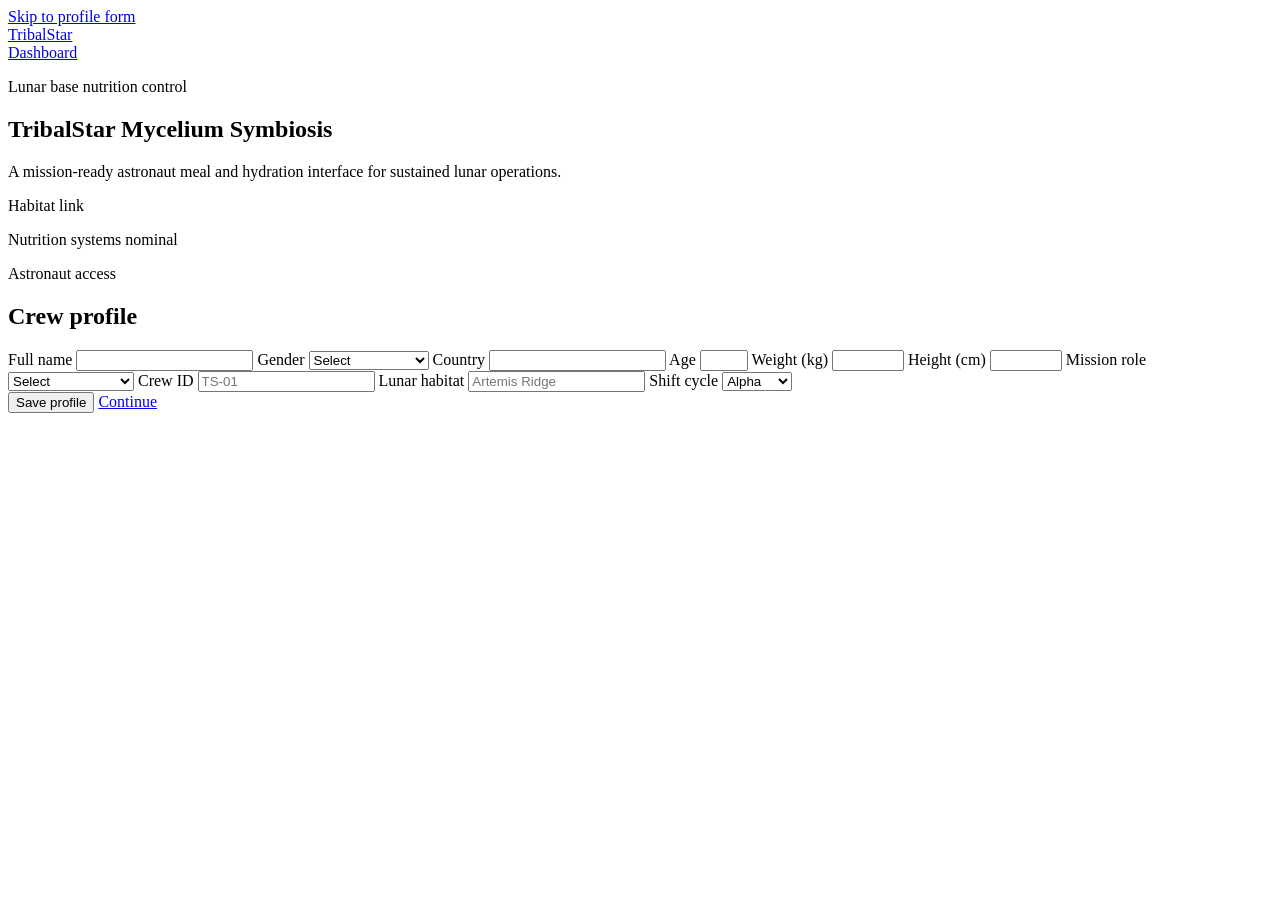
==== index.html @ 8c16178c "Create index.html" ====
<!doctype html>
<html lang="en">
<head>
  <meta charset="utf-8">
  <meta name="viewport" content="width=device-width, initial-scale=1">
  <title>TribalStar Mycelium Symbiosis</title>
  <meta name="description" content="Astronaut profile access for the TribalStar Mycelium Symbiosis lunar-base meal-control system.">
  <link rel="stylesheet" href="styles.css">
  <script src="script.js" defer></script>
</head>
<body data-page="profile">
  <a class="skip-link" href="#profile-form">Skip to profile form</a>

  <header class="site-header">
    <a class="brand-mark" href="index.html" aria-label="TribalStar Mycelium Symbiosis home">
      <span class="brand-symbol" aria-hidden="true"></span>
      <span>TribalStar</span>
    </a>
    <nav class="top-nav" aria-label="Primary navigation">
      <a href="food.html">Dashboard</a>
    </nav>
  </header>

  <main class="landing-shell">
    <section class="hero-grid" aria-labelledby="hero-title">
      <div class="hero-copy">
        <p class="eyebrow">Lunar base nutrition control</p>
        <h1 id="hero-title">TribalStar Mycelium Symbiosis</h1>
        <p class="hero-lede">A mission-ready astronaut meal and hydration interface for sustained lunar operations.</p>
      </div>

      <aside class="mission-status" aria-label="System status">
        <span class="status-light" aria-hidden="true"></span>
        <div>
          <p class="status-label">Habitat link</p>
          <p class="status-value">Nutrition systems nominal</p>
        </div>
      </aside>
    </section>

    <section class="panel profile-panel" aria-labelledby="profile-title">
      <div class="section-heading">
        <p class="eyebrow">Astronaut access</p>
        <h2 id="profile-title">Crew profile</h2>
      </div>

      <form id="profile-form" class="profile-form">
        <div class="form-grid">
          <label>
            <span>Full name</span>
            <input name="fullName" type="text" autocomplete="name" required>
          </label>

          <label>
            <span>Gender</span>
            <select name="gender" required>
              <option value="">Select</option>
              <option>Female</option>
              <option>Male</option>
              <option>Non-binary</option>
              <option>Prefer not to say</option>
            </select>
          </label>

          <label>
            <span>Country</span>
            <input name="country" type="text" autocomplete="country-name" required>
          </label>

          <label>
            <span>Age</span>
            <input name="age" type="number" min="16" max="90" inputmode="numeric" required>
          </label>

          <label>
            <span>Weight (kg)</span>
            <input name="weight" type="number" min="30" max="180" step="0.1" inputmode="decimal" required>
          </label>

          <label>
            <span>Height (cm)</span>
            <input name="height" type="number" min="120" max="230" step="0.1" inputmode="decimal" required>
          </label>

          <label>
            <span>Mission role</span>
            <select name="missionRole" required>
              <option value="">Select</option>
              <option>Commander</option>
              <option>Pilot</option>
              <option>Mission specialist</option>
              <option>Flight engineer</option>
              <option>Medical officer</option>
              <option>Botany specialist</option>
            </select>
          </label>

          <label>
            <span>Crew ID</span>
            <input name="crewId" type="text" autocomplete="off" placeholder="TS-01">
          </label>

          <label>
            <span>Lunar habitat</span>
            <input name="habitat" type="text" autocomplete="off" placeholder="Artemis Ridge">
          </label>

          <label>
            <span>Shift cycle</span>
            <select name="shiftCycle">
              <option>Alpha</option>
              <option>Beta</option>
              <option>Gamma</option>
              <option>Delta</option>
            </select>
          </label>
        </div>

        <div class="form-actions">
          <button class="button primary" type="submit">Save profile</button>
          <a class="button secondary" href="food.html" id="continue-link">Continue</a>
        </div>
      </form>

      <p class="saved-state" id="saved-profile-note" hidden>Saved profile ready for dashboard access.</p>
    </section>
  </main>
</body>
</html>
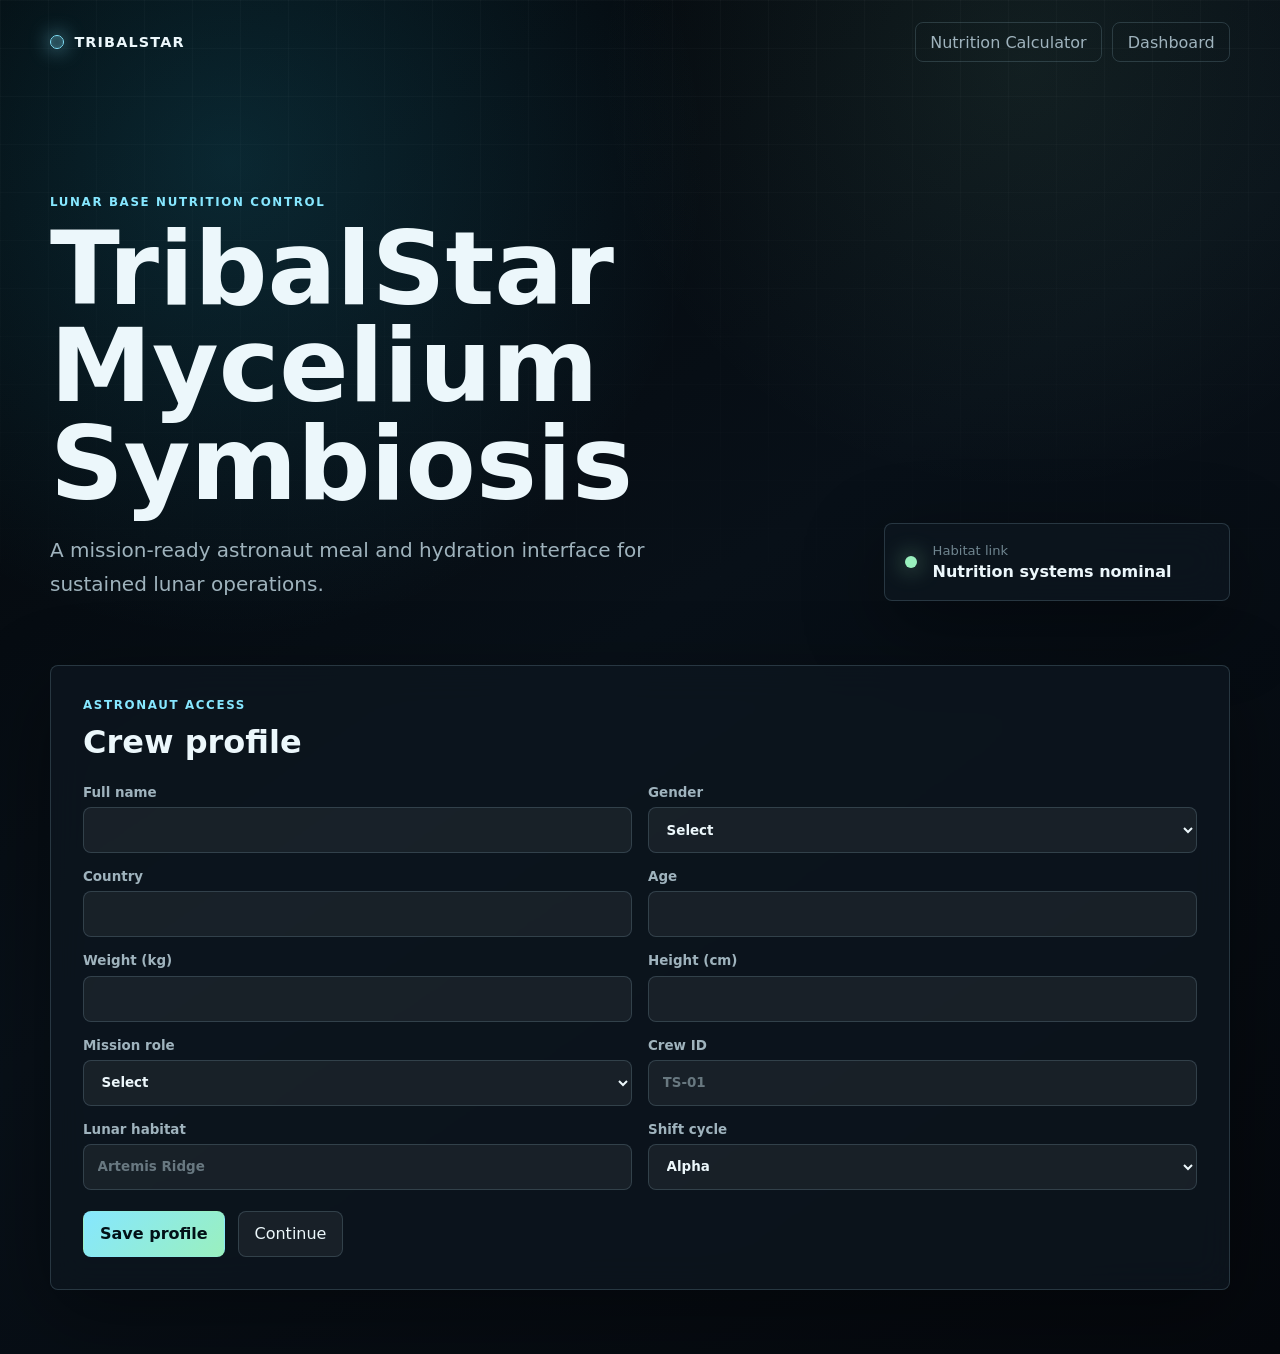
==== commit 2534cf7b: "Add astronaut nutrition calculator system with NASA formulas and meal matching engine" ====
--- a/index.html
+++ b/index.html
@@ -17,6 +17,7 @@
       <span>TribalStar</span>
     </a>
     <nav class="top-nav" aria-label="Primary navigation">
+      <a href="nutrition-calculator.html">Nutrition Calculator</a>
       <a href="food.html">Dashboard</a>
     </nav>
   </header>
--- a/styles.css
+++ b/styles.css
@@ -0,0 +1,988 @@
+:root {
+  color-scheme: dark;
+  --bg: #05090d;
+  --bg-soft: #0a1118;
+  --panel: rgba(13, 23, 31, 0.78);
+  --panel-strong: rgba(17, 29, 39, 0.92);
+  --line: rgba(169, 213, 232, 0.18);
+  --line-bright: rgba(145, 232, 255, 0.34);
+  --text: #ecf7fb;
+  --muted: #9fb3bd;
+  --subtle: #6f858f;
+  --cyan: #86e7ff;
+  --cyan-strong: #28c8ef;
+  --green: #9af0be;
+  --amber: #f6c06a;
+  --danger: #ff8a8a;
+  --shadow: 0 24px 80px rgba(0, 0, 0, 0.38);
+  --radius: 8px;
+  --font: Inter, ui-sans-serif, system-ui, -apple-system, BlinkMacSystemFont, "Segoe UI", sans-serif;
+}
+
+* {
+  box-sizing: border-box;
+}
+
+html {
+  scroll-behavior: smooth;
+}
+
+body {
+  min-height: 100vh;
+  margin: 0;
+  font-family: var(--font);
+  color: var(--text);
+  background:
+    radial-gradient(circle at 18% 12%, rgba(40, 200, 239, 0.16), transparent 30%),
+    radial-gradient(circle at 80% 5%, rgba(154, 240, 190, 0.08), transparent 26%),
+    linear-gradient(145deg, #030609 0%, #081018 48%, #05080d 100%);
+}
+
+body::before {
+  position: fixed;
+  inset: 0;
+  z-index: -1;
+  content: "";
+  background-image:
+    linear-gradient(rgba(255, 255, 255, 0.035) 1px, transparent 1px),
+    linear-gradient(90deg, rgba(255, 255, 255, 0.035) 1px, transparent 1px);
+  background-size: 48px 48px;
+  mask-image: linear-gradient(to bottom, rgba(0, 0, 0, 0.7), transparent 82%);
+}
+
+a {
+  color: inherit;
+  text-decoration: none;
+}
+
+button,
+input,
+select {
+  font: inherit;
+}
+
+.skip-link {
+  position: absolute;
+  left: 1rem;
+  top: -4rem;
+  z-index: 10;
+  padding: 0.7rem 1rem;
+  color: #021017;
+  background: var(--cyan);
+  border-radius: var(--radius);
+  transition: top 180ms ease;
+}
+
+.skip-link:focus {
+  top: 1rem;
+}
+
+.site-header {
+  display: flex;
+  align-items: center;
+  justify-content: space-between;
+  width: min(1180px, calc(100% - 32px));
+  margin: 0 auto;
+  padding: 22px 0;
+}
+
+.brand-mark,
+.top-nav {
+  display: flex;
+  align-items: center;
+  gap: 0.65rem;
+}
+
+.brand-mark {
+  color: var(--text);
+  font-size: 0.9rem;
+  font-weight: 700;
+  letter-spacing: 0.08em;
+  text-transform: uppercase;
+}
+
+.brand-symbol {
+  width: 14px;
+  height: 14px;
+  border: 1px solid var(--cyan);
+  border-radius: 50%;
+  box-shadow: 0 0 20px rgba(134, 231, 255, 0.75), inset 0 0 12px rgba(134, 231, 255, 0.45);
+}
+
+.top-nav a {
+  min-height: 38px;
+  padding: 0.6rem 0.9rem;
+  color: var(--muted);
+  border: 1px solid var(--line);
+  border-radius: var(--radius);
+  transition: border-color 180ms ease, color 180ms ease, background 180ms ease;
+}
+
+.top-nav a:hover,
+.top-nav a:focus-visible {
+  color: var(--text);
+  background: rgba(134, 231, 255, 0.08);
+  border-color: var(--line-bright);
+}
+
+.landing-shell,
+.dashboard-shell {
+  width: min(1180px, calc(100% - 32px));
+  margin: 0 auto;
+}
+
+.landing-shell {
+  padding: 34px 0 64px;
+}
+
+.hero-grid {
+  display: grid;
+  grid-template-columns: minmax(0, 1.4fr) minmax(280px, 0.6fr);
+  gap: 28px;
+  align-items: end;
+  min-height: 42vh;
+  padding: clamp(2rem, 6vw, 5rem) 0 2rem;
+}
+
+.hero-copy h1 {
+  max-width: 820px;
+  margin: 0;
+  font-size: clamp(2.8rem, 8vw, 6.7rem);
+  line-height: 0.95;
+  letter-spacing: 0;
+}
+
+.hero-lede {
+  max-width: 680px;
+  margin: 1.3rem 0 0;
+  color: var(--muted);
+  font-size: clamp(1rem, 2vw, 1.25rem);
+  line-height: 1.7;
+}
+
+.eyebrow {
+  margin: 0 0 0.7rem;
+  color: var(--cyan);
+  font-size: 0.74rem;
+  font-weight: 700;
+  letter-spacing: 0.14em;
+  text-transform: uppercase;
+}
+
+.mission-status,
+.panel {
+  border: 1px solid var(--line);
+  border-radius: var(--radius);
+  background: var(--panel);
+  box-shadow: var(--shadow);
+  backdrop-filter: blur(18px);
+}
+
+.mission-status {
+  display: flex;
+  gap: 1rem;
+  align-items: center;
+  padding: 1.2rem;
+}
+
+.status-light {
+  flex: 0 0 auto;
+  width: 12px;
+  height: 12px;
+  border-radius: 50%;
+  background: var(--green);
+  box-shadow: 0 0 22px rgba(154, 240, 190, 0.72);
+}
+
+.status-label,
+.status-value,
+.microcopy {
+  margin: 0;
+}
+
+.status-label,
+.microcopy {
+  color: var(--subtle);
+  font-size: 0.82rem;
+}
+
+.status-value {
+  margin-top: 0.2rem;
+  color: var(--text);
+  font-weight: 700;
+}
+
+.panel {
+  padding: clamp(1.2rem, 3vw, 2rem);
+  margin-top: 2rem;
+}
+
+.section-heading h1,
+.section-heading h2,
+.schedule-heading h2 {
+  margin: 0;
+  font-size: clamp(1.45rem, 3vw, 2rem);
+  letter-spacing: 0;
+}
+
+.profile-form {
+  margin-top: 1.5rem;
+}
+
+.form-grid {
+  display: grid;
+  grid-template-columns: repeat(2, minmax(0, 1fr));
+  gap: 1rem;
+}
+
+.form-section {
+  margin-bottom: 2rem;
+  border: none;
+  padding: 0;
+}
+
+.form-section legend {
+  font-size: 0.9rem;
+  font-weight: 700;
+  color: var(--cyan);
+  margin-bottom: 1rem;
+  text-transform: uppercase;
+  letter-spacing: 0.08em;
+}
+
+label {
+  display: grid;
+  gap: 0.45rem;
+  color: var(--muted);
+  font-size: 0.84rem;
+  font-weight: 700;
+}
+
+label.full-width {
+  grid-column: 1 / -1;
+}
+
+label.checkbox-label {
+  display: flex;
+  align-items: center;
+  gap: 0.6rem;
+  font-size: 0.9rem;
+  cursor: pointer;
+}
+
+label.checkbox-label input {
+  width: auto;
+  min-height: 0;
+  cursor: pointer;
+}
+
+.checkbox-grid {
+  display: grid;
+  grid-template-columns: repeat(auto-fit, minmax(150px, 1fr));
+  gap: 1rem;
+  margin-bottom: 1.5rem;
+}
+
+input,
+select {
+  min-height: 46px;
+  width: 100%;
+  color: var(--text);
+  background: rgba(255, 255, 255, 0.055);
+  border: 1px solid var(--line);
+  border-radius: var(--radius);
+  outline: none;
+  padding: 0.75rem 0.85rem;
+  transition: border-color 180ms ease, box-shadow 180ms ease, background 180ms ease;
+}
+
+select {
+  color: var(--text);
+}
+
+option {
+  color: #061017;
+}
+
+input:focus,
+select:focus {
+  background: rgba(255, 255, 255, 0.075);
+  border-color: var(--cyan);
+  box-shadow: 0 0 0 3px rgba(134, 231, 255, 0.12);
+}
+
+::placeholder {
+  color: rgba(159, 179, 189, 0.6);
+}
+
+.form-actions,
+.hydration-form,
+.results-actions {
+  display: flex;
+  flex-wrap: wrap;
+  gap: 0.8rem;
+  align-items: end;
+  margin-top: 1.3rem;
+}
+
+.results-actions {
+  margin-top: 2rem;
+  padding-top: 2rem;
+  border-top: 1px solid var(--line);
+}
+
+.button {
+  display: inline-flex;
+  align-items: center;
+  justify-content: center;
+  min-height: 46px;
+  padding: 0.78rem 1rem;
+  color: var(--text);
+  border: 1px solid transparent;
+  border-radius: var(--radius);
+  cursor: pointer;
+  transition: transform 180ms ease, border-color 180ms ease, background 180ms ease;
+}
+
+.button:hover,
+.button:focus-visible {
+  transform: translateY(-1px);
+}
+
+.button.primary {
+  color: #021017;
+  background: linear-gradient(135deg, var(--cyan), var(--green));
+  font-weight: 800;
+}
+
+.button.secondary {
+  color: var(--text);
+  background: rgba(255, 255, 255, 0.055);
+  border-color: var(--line);
+}
+
+.button.secondary:hover,
+.button.secondary:focus-visible {
+  border-color: var(--line-bright);
+}
+
+.saved-state {
+  margin: 1rem 0 0;
+  color: var(--green);
+  font-weight: 700;
+}
+
+/* Calculator Styles */
+.calculator-panel {
+  margin-top: 2rem;
+}
+
+.results-panel {
+  margin-top: 2rem;
+}
+
+.astronaut-summary {
+  margin-bottom: 2rem;
+}
+
+.summary-grid {
+  display: grid;
+  grid-template-columns: repeat(auto-fit, minmax(150px, 1fr));
+  gap: 1rem;
+}
+
+.summary-item {
+  padding: 1rem;
+  border: 1px solid var(--line);
+  border-radius: var(--radius);
+  background: rgba(255, 255, 255, 0.04);
+}
+
+.summary-item span {
+  display: block;
+  font-size: 0.72rem;
+  font-weight: 700;
+  color: var(--subtle);
+  text-transform: uppercase;
+  letter-spacing: 0.08em;
+  margin-bottom: 0.4rem;
+}
+
+.summary-item strong {
+  display: block;
+  font-size: 1rem;
+  color: var(--text);
+}
+
+.requirements-grid {
+  display: grid;
+  grid-template-columns: repeat(auto-fit, minmax(200px, 1fr));
+  gap: 1.2rem;
+  margin: 2rem 0;
+}
+
+.requirement-card {
+  padding: 1.5rem;
+  border: 1px solid var(--line);
+  border-radius: var(--radius);
+  background: rgba(255, 255, 255, 0.04);
+  text-align: center;
+  transition: border-color 180ms ease, background 180ms ease;
+}
+
+.requirement-card:hover {
+  border-color: var(--line-bright);
+  background: rgba(255, 255, 255, 0.06);
+}
+
+.requirement-card.energy-card {
+  border-color: var(--amber);
+  background: rgba(246, 192, 106, 0.08);
+}
+
+.requirement-card.water-card {
+  border-color: var(--cyan);
+  background: rgba(134, 231, 255, 0.08);
+}
+
+.requirement-card.fiber-card {
+  border-color: var(--green);
+  background: rgba(154, 240, 190, 0.08);
+}
+
+.requirement-card h3 {
+  margin: 0 0 0.8rem;
+  font-size: 0.9rem;
+  text-transform: uppercase;
+  letter-spacing: 0.08em;
+  color: var(--cyan);
+}
+
+.requirement-value {
+  font-size: 2.2rem;
+  font-weight: 800;
+  color: var(--text);
+  margin: 0.5rem 0;
+}
+
+.requirement-label {
+  margin: 0.4rem 0 0;
+  font-size: 0.75rem;
+  color: var(--subtle);
+  text-transform: uppercase;
+}
+
+.requirement-mini {
+  margin: 0.5rem 0 0;
+  font-size: 0.75rem;
+  color: var(--muted);
+}
+
+.calculation-note {
+  margin-top: 0.8rem;
+  padding-top: 0.8rem;
+  border-top: 1px solid rgba(169, 213, 232, 0.2);
+}
+
+.calculation-note small {
+  font-size: 0.7rem;
+  color: var(--subtle);
+  line-height: 1.4;
+}
+
+.macro-breakdown {
+  margin: 2rem 0;
+  padding: 1.5rem;
+  border: 1px solid var(--line);
+  border-radius: var(--radius);
+  background: rgba(255, 255, 255, 0.04);
+}
+
+.macro-breakdown h3 {
+  margin: 0 0 1.2rem;
+  font-size: 1.1rem;
+  font-weight: 700;
+}
+
+.macro-bars {
+  display: grid;
+  gap: 1.2rem;
+}
+
+.macro-bar-item {
+  display: grid;
+  grid-template-columns: 80px 1fr 60px;
+  gap: 1rem;
+  align-items: center;
+}
+
+.bar-label {
+  font-size: 0.85rem;
+  font-weight: 700;
+  color: var(--muted);
+}
+
+.bar-container {
+  height: 24px;
+  border-radius: 999px;
+  background: rgba(255, 255, 255, 0.06);
+  overflow: hidden;
+  border: 1px solid var(--line);
+}
+
+.bar-fill {
+  height: 100%;
+  transition: width 400ms ease;
+}
+
+.protein-bar {
+  background: linear-gradient(90deg, #ff8a8a, #ff6b6b);
+}
+
+.carbs-bar {
+  background: linear-gradient(90deg, #86e7ff, #28c8ef);
+}
+
+.fat-bar {
+  background: linear-gradient(90deg, #f6c06a, #e6a944);
+}
+
+.bar-value {
+  text-align: right;
+  font-size: 0.8rem;
+  font-weight: 700;
+  color: var(--text);
+}
+
+.micronutrient-section {
+  margin: 2rem 0;
+}
+
+.micronutrient-section h3 {
+  margin: 0 0 1rem;
+  font-size: 1.1rem;
+  font-weight: 700;
+}
+
+.micronutrient-grid {
+  display: grid;
+  grid-template-columns: repeat(auto-fit, minmax(160px, 1fr));
+  gap: 1rem;
+}
+
+.micronutrient-item {
+  padding: 1rem;
+  border: 1px solid var(--line);
+  border-radius: var(--radius);
+  background: rgba(255, 255, 255, 0.03);
+}
+
+.micro-label {
+  display: block;
+  font-size: 0.75rem;
+  color: var(--subtle);
+  text-transform: uppercase;
+  letter-spacing: 0.08em;
+  margin-bottom: 0.4rem;
+}
+
+.micro-value {
+  display: block;
+  font-size: 1.3rem;
+  font-weight: 700;
+  color: var(--text);
+}
+
+.alert {
+  padding: 1rem 1.2rem;
+  margin: 1rem 0;
+  border-radius: var(--radius);
+  border-left: 4px solid;
+}
+
+.alert-success {
+  background: rgba(154, 240, 190, 0.1);
+  border-left-color: var(--green);
+  color: var(--green);
+}
+
+.alert-warning {
+  background: rgba(246, 192, 106, 0.1);
+  border-left-color: var(--amber);
+  color: var(--amber);
+}
+
+.alert-critical {
+  background: rgba(255, 138, 138, 0.1);
+  border-left-color: var(--danger);
+  color: var(--danger);
+}
+
+.alert-info {
+  background: rgba(134, 231, 255, 0.1);
+  border-left-color: var(--cyan);
+  color: var(--cyan);
+}
+
+.dashboard-shell {
+  display: grid;
+  grid-template-columns: repeat(12, minmax(0, 1fr));
+  gap: 1rem;
+  padding: 28px 0 64px;
+}
+
+.profile-card {
+  grid-column: span 12;
+}
+
+.control-panel,
+.hydration-panel,
+.future-panel {
+  grid-column: span 6;
+}
+
+.profile-summary {
+  display: grid;
+  grid-template-columns: repeat(4, minmax(0, 1fr));
+  gap: 0.8rem;
+  margin-top: 1.2rem;
+}
+
+.profile-fact,
+.future-slot {
+  min-height: 72px;
+  padding: 0.9rem;
+  border: 1px solid rgba(169, 213, 232, 0.13);
+  border-radius: var(--radius);
+  background: rgba(255, 255, 255, 0.04);
+}
+
+.profile-fact span,
+.future-slot span {
+  display: block;
+  color: var(--subtle);
+  font-size: 0.72rem;
+  font-weight: 700;
+  letter-spacing: 0.08em;
+  text-transform: uppercase;
+}
+
+.profile-fact strong,
+.future-slot strong {
+  display: block;
+  margin-top: 0.35rem;
+  overflow-wrap: anywhere;
+  font-size: 1rem;
+}
+
+.mode-selector {
+  display: grid;
+  grid-template-columns: repeat(4, minmax(0, 1fr));
+  gap: 0.55rem;
+  margin: 1.2rem 0 0;
+  padding: 0;
+  border: 0;
+}
+
+.mode-selector label {
+  position: relative;
+  display: block;
+  min-width: 0;
+}
+
+.mode-selector input {
+  position: absolute;
+  opacity: 0;
+  pointer-events: none;
+}
+
+.mode-selector span {
+  display: flex;
+  align-items: center;
+  justify-content: center;
+  min-height: 44px;
+  padding: 0.7rem 0.55rem;
+  color: var(--muted);
+  border: 1px solid var(--line);
+  border-radius: var(--radius);
+  background: rgba(255, 255, 255, 0.04);
+  text-align: center;
+  transition: color 180ms ease, border-color 180ms ease, background 180ms ease, box-shadow 180ms ease;
+}
+
+.mode-selector input:checked + span {
+  color: #031016;
+  background: var(--cyan);
+  border-color: var(--cyan);
+  box-shadow: 0 0 24px rgba(134, 231, 255, 0.24);
+}
+
+.meter-stats {
+  display: flex;
+  justify-content: space-between;
+  gap: 1rem;
+  margin: 1.1rem 0 0.75rem;
+  color: var(--muted);
+}
+
+.meter-stats strong {
+  color: var(--text);
+}
+
+.water-bar {
+  position: relative;
+  height: 16px;
+  overflow: hidden;
+  border: 1px solid var(--line);
+  border-radius: 999px;
+  background: rgba(255, 255, 255, 0.06);
+}
+
+.water-fill {
+  position: absolute;
+  inset: 0 auto 0 0;
+  width: 0%;
+  border-radius: inherit;
+  background: linear-gradient(90deg, var(--cyan-strong), var(--green));
+  box-shadow: 0 0 18px rgba(134, 231, 255, 0.32);
+  transition: width 420ms ease;
+}
+
+.hydration-form {
+  align-items: end;
+}
+
+.hydration-form label {
+  min-width: min(100%, 240px);
+}
+
+.visual-reserve,
+.info-card-reserve {
+  min-height: 112px;
+  margin-top: 1rem;
+  border: 1px dashed rgba(145, 232, 255, 0.28);
+  border-radius: var(--radius);
+  background: linear-gradient(135deg, rgba(134, 231, 255, 0.055), rgba(154, 240, 190, 0.035));
+}
+
+.info-card-reserve {
+  min-height: 72px;
+}
+
+.schedule-section {
+  grid-column: span 12;
+  padding-top: 1rem;
+}
+
+.schedule-heading {
+  display: flex;
+  align-items: end;
+  justify-content: space-between;
+  gap: 1rem;
+  margin-bottom: 1rem;
+}
+
+.active-plan-title {
+  margin: 0;
+  color: var(--amber);
+  font-weight: 800;
+}
+
+.weekly-grid {
+  display: grid;
+  grid-template-columns: repeat(7, minmax(260px, 1fr));
+  gap: 1rem;
+  overflow-x: auto;
+  padding-bottom: 0.5rem;
+}
+
+.day-column {
+  min-width: 260px;
+  padding-top: 0.85rem;
+  border-top: 1px solid var(--line-bright);
+}
+
+.day-heading {
+  display: flex;
+  align-items: center;
+  justify-content: space-between;
+  gap: 0.7rem;
+  margin-bottom: 0.75rem;
+}
+
+.day-heading h3 {
+  margin: 0;
+  font-size: 1.02rem;
+}
+
+.total-pill {
+  color: #031016;
+  background: var(--amber);
+  border-radius: 999px;
+  padding: 0.28rem 0.55rem;
+  font-size: 0.74rem;
+  font-weight: 900;
+  white-space: nowrap;
+}
+
+.total-row {
+  display: grid;
+  grid-template-columns: repeat(3, 1fr);
+  gap: 0.35rem;
+  margin-bottom: 0.75rem;
+  color: var(--muted);
+  font-size: 0.76rem;
+}
+
+.meal-block {
+  margin-bottom: 0.65rem;
+  padding: 0.85rem;
+  border: 1px solid var(--line);
+  border-radius: var(--radius);
+  background: rgba(10, 17, 24, 0.82);
+  transition: border-color 180ms ease, transform 180ms ease, background 180ms ease;
+}
+
+.meal-block:hover {
+  transform: translateY(-1px);
+  border-color: var(--line-bright);
+  background: rgba(15, 27, 37, 0.92);
+}
+
+.meal-type {
+  margin: 0 0 0.3rem;
+  color: var(--cyan);
+  font-size: 0.72rem;
+  font-weight: 800;
+  letter-spacing: 0.08em;
+  text-transform: uppercase;
+}
+
+.meal-name {
+  margin: 0 0 0.75rem;
+  line-height: 1.35;
+  font-weight: 800;
+}
+
+.macro-grid {
+  display: grid;
+  grid-template-columns: repeat(2, minmax(0, 1fr));
+  gap: 0.35rem;
+}
+
+.macro {
+  min-height: 44px;
+  padding: 0.45rem;
+  border-radius: var(--radius);
+  background: rgba(255, 255, 255, 0.045);
+}
+
+.macro span {
+  display: block;
+  color: var(--subtle);
+  font-size: 0.68rem;
+  font-weight: 800;
+  text-transform: uppercase;
+}
+
+.macro strong {
+  display: block;
+  margin-top: 0.12rem;
+  font-size: 0.9rem;
+}
+
+.sr-only {
+  position: absolute;
+  width: 1px;
+  height: 1px;
+  overflow: hidden;
+  clip: rect(0, 0, 0, 0);
+  white-space: nowrap;
+}
+
+@media (max-width: 920px) {
+  .hero-grid,
+  .form-grid,
+  .summary-grid,
+  .requirements-grid {
+    grid-template-columns: 1fr;
+  }
+
+  .control-panel,
+  .hydration-panel,
+  .future-panel {
+    grid-column: span 12;
+  }
+
+  .profile-summary {
+    grid-template-columns: repeat(2, minmax(0, 1fr));
+  }
+
+  .mode-selector {
+    grid-template-columns: repeat(2, minmax(0, 1fr));
+  }
+}
+
+@media (max-width: 640px) {
+  .site-header,
+  .landing-shell,
+  .dashboard-shell {
+    width: min(100% - 24px, 1180px);
+  }
+
+  .site-header {
+    padding: 16px 0;
+  }
+
+  .hero-grid {
+    min-height: auto;
+    padding-top: 2rem;
+  }
+
+  .panel {
+    padding: 1rem;
+  }
+
+  .profile-summary,
+  .mode-selector,
+  .total-row,
+  .summary-grid,
+  .requirements-grid,
+  .micronutrient-grid {
+    grid-template-columns: 1fr;
+  }
+
+  .schedule-heading,
+  .meter-stats {
+    align-items: flex-start;
+    flex-direction: column;
+  }
+
+  .weekly-grid {
+    grid-template-columns: 1fr;
+    overflow: visible;
+  }
+
+  .day-column {
+    min-width: 0;
+  }
+
+  .button {
+    width: 100%;
+  }
+  
+  .macro-bar-item {
+    grid-template-columns: 1fr;
+  }
+}
+
+@media (prefers-reduced-motion: reduce) {
+  *,
+  *::before,
+  *::after {
+    scroll-behavior: auto !important;
+    transition-duration: 0.01ms !important;
+    animation-duration: 0.01ms !important;
+    animation-iteration-count: 1 !important;
+  }
+}
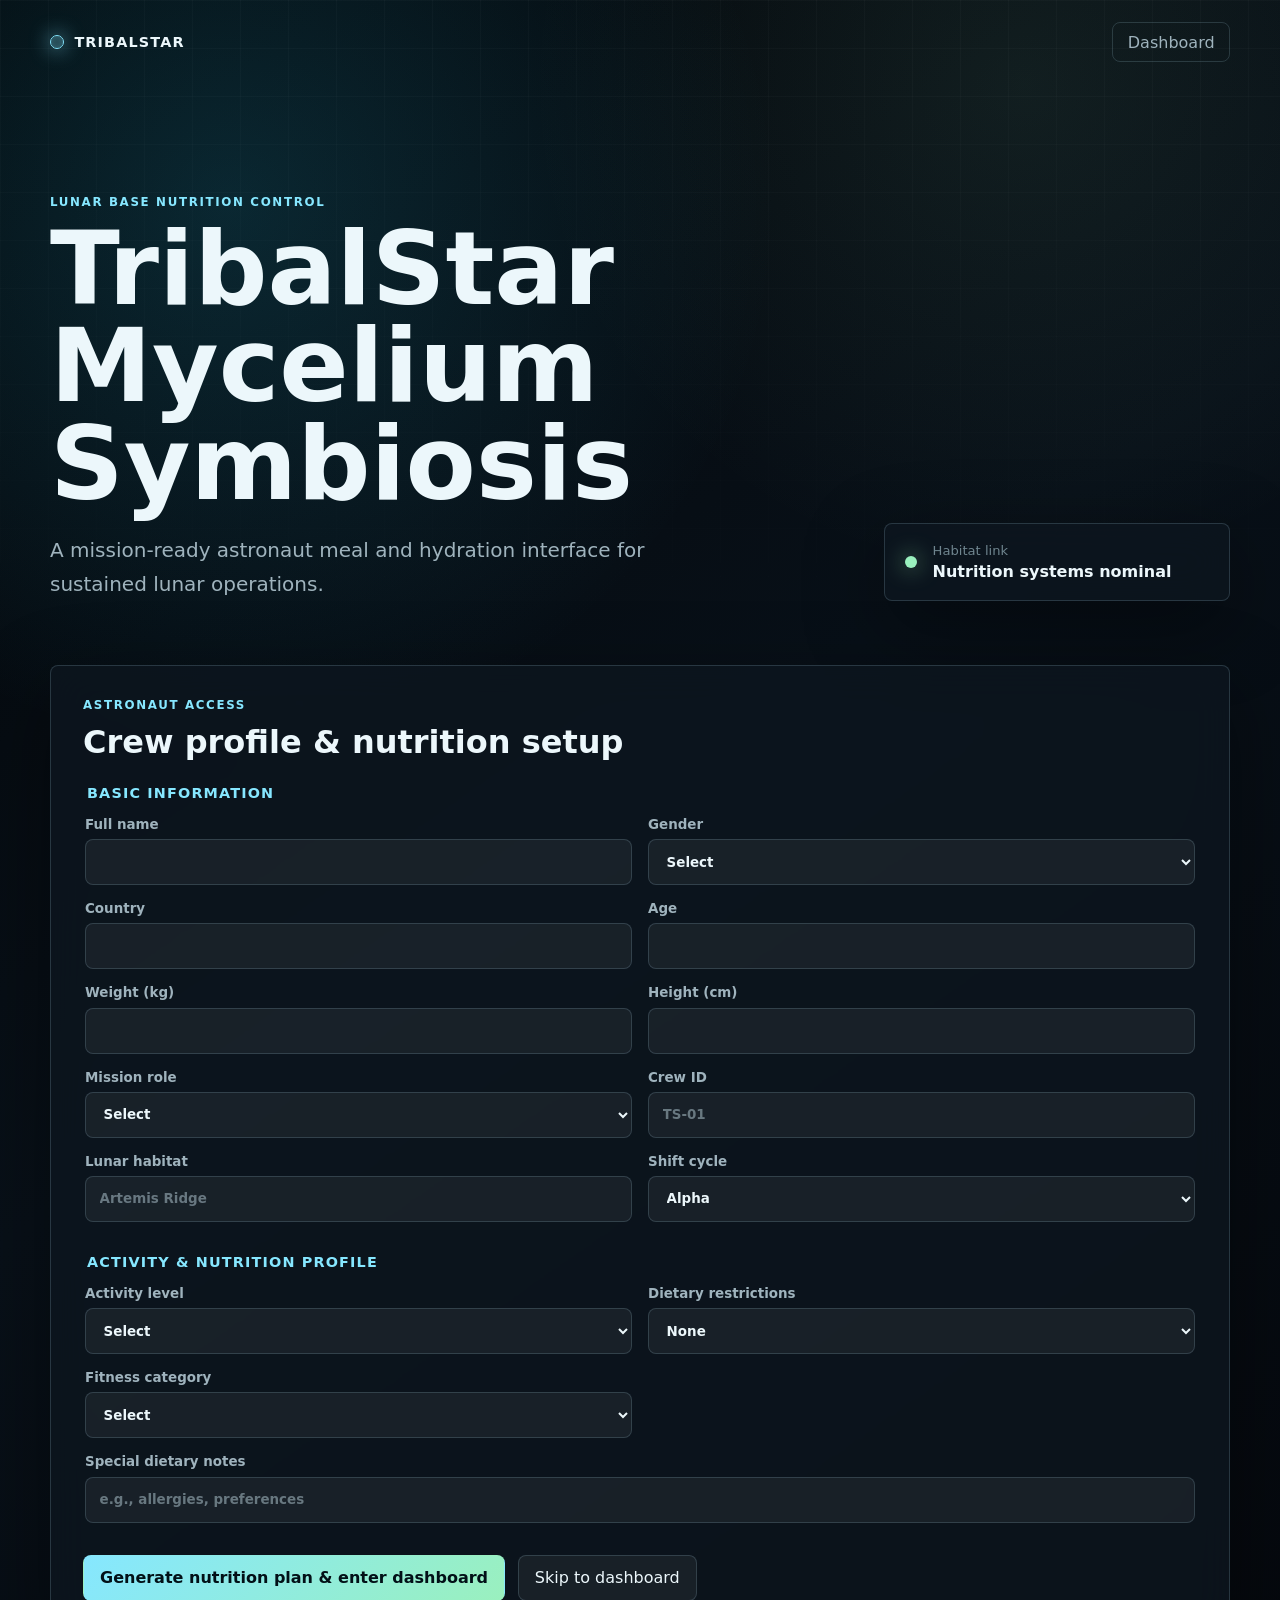
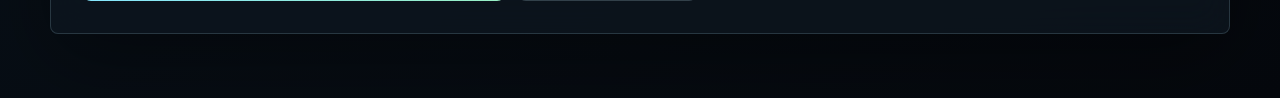
==== commit fb0a3473: "Integrate profile and nutrition calculator - collect all info on entry page" ====
--- a/index.html
+++ b/index.html
@@ -17,7 +17,6 @@
       <span>TribalStar</span>
     </a>
     <nav class="top-nav" aria-label="Primary navigation">
-      <a href="nutrition-calculator.html">Nutrition Calculator</a>
       <a href="food.html">Dashboard</a>
     </nav>
   </header>
@@ -42,88 +41,143 @@
     <section class="panel profile-panel" aria-labelledby="profile-title">
       <div class="section-heading">
         <p class="eyebrow">Astronaut access</p>
-        <h2 id="profile-title">Crew profile</h2>
+        <h2 id="profile-title">Crew profile & nutrition setup</h2>
       </div>
 
       <form id="profile-form" class="profile-form">
-        <div class="form-grid">
-          <label>
-            <span>Full name</span>
-            <input name="fullName" type="text" autocomplete="name" required>
-          </label>
+        <!-- Basic Crew Information -->
+        <div class="form-section">
+          <fieldset class="form-section">
+            <legend>Basic Information</legend>
+            <div class="form-grid">
+              <label>
+                <span>Full name</span>
+                <input name="fullName" type="text" autocomplete="name" required>
+              </label>
 
-          <label>
-            <span>Gender</span>
-            <select name="gender" required>
-              <option value="">Select</option>
-              <option>Female</option>
-              <option>Male</option>
-              <option>Non-binary</option>
-              <option>Prefer not to say</option>
-            </select>
-          </label>
+              <label>
+                <span>Gender</span>
+                <select name="gender" required>
+                  <option value="">Select</option>
+                  <option>Female</option>
+                  <option>Male</option>
+                  <option>Non-binary</option>
+                  <option>Prefer not to say</option>
+                </select>
+              </label>
 
-          <label>
-            <span>Country</span>
-            <input name="country" type="text" autocomplete="country-name" required>
-          </label>
+              <label>
+                <span>Country</span>
+                <input name="country" type="text" autocomplete="country-name" required>
+              </label>
 
-          <label>
-            <span>Age</span>
-            <input name="age" type="number" min="16" max="90" inputmode="numeric" required>
-          </label>
+              <label>
+                <span>Age</span>
+                <input name="age" type="number" min="16" max="90" inputmode="numeric" required>
+              </label>
 
-          <label>
-            <span>Weight (kg)</span>
-            <input name="weight" type="number" min="30" max="180" step="0.1" inputmode="decimal" required>
-          </label>
+              <label>
+                <span>Weight (kg)</span>
+                <input name="weight" type="number" min="30" max="180" step="0.1" inputmode="decimal" required>
+              </label>
 
-          <label>
-            <span>Height (cm)</span>
-            <input name="height" type="number" min="120" max="230" step="0.1" inputmode="decimal" required>
-          </label>
+              <label>
+                <span>Height (cm)</span>
+                <input name="height" type="number" min="120" max="230" step="0.1" inputmode="decimal" required>
+              </label>
 
-          <label>
-            <span>Mission role</span>
-            <select name="missionRole" required>
-              <option value="">Select</option>
-              <option>Commander</option>
-              <option>Pilot</option>
-              <option>Mission specialist</option>
-              <option>Flight engineer</option>
-              <option>Medical officer</option>
-              <option>Botany specialist</option>
-            </select>
-          </label>
+              <label>
+                <span>Mission role</span>
+                <select name="missionRole" required>
+                  <option value="">Select</option>
+                  <option>Commander</option>
+                  <option>Pilot</option>
+                  <option>Mission specialist</option>
+                  <option>Flight engineer</option>
+                  <option>Medical officer</option>
+                  <option>Botany specialist</option>
+                </select>
+              </label>
 
-          <label>
-            <span>Crew ID</span>
-            <input name="crewId" type="text" autocomplete="off" placeholder="TS-01">
-          </label>
+              <label>
+                <span>Crew ID</span>
+                <input name="crewId" type="text" autocomplete="off" placeholder="TS-01">
+              </label>
 
-          <label>
-            <span>Lunar habitat</span>
-            <input name="habitat" type="text" autocomplete="off" placeholder="Artemis Ridge">
-          </label>
+              <label>
+                <span>Lunar habitat</span>
+                <input name="habitat" type="text" autocomplete="off" placeholder="Artemis Ridge">
+              </label>
 
-          <label>
-            <span>Shift cycle</span>
-            <select name="shiftCycle">
-              <option>Alpha</option>
-              <option>Beta</option>
-              <option>Gamma</option>
-              <option>Delta</option>
-            </select>
-          </label>
+              <label>
+                <span>Shift cycle</span>
+                <select name="shiftCycle">
+                  <option>Alpha</option>
+                  <option>Beta</option>
+                  <option>Gamma</option>
+                  <option>Delta</option>
+                </select>
+              </label>
+            </div>
+          </fieldset>
+        </div>
+
+        <!-- Activity Level & Nutrition Preferences -->
+        <div class="form-section">
+          <fieldset class="form-section">
+            <legend>Activity & Nutrition Profile</legend>
+            <div class="form-grid">
+              <label>
+                <span>Activity level</span>
+                <select name="activityLevel" required>
+                  <option value="">Select</option>
+                  <option value="sedentary">Sedentary (minimal EVA)</option>
+                  <option value="low">Low Activity (routine operations)</option>
+                  <option value="moderate">Moderate (standard missions)</option>
+                  <option value="high">High Activity (EVA missions)</option>
+                  <option value="very-high">Very High (intense EVA)</option>
+                </select>
+              </label>
+
+              <label>
+                <span>Dietary restrictions</span>
+                <select name="dietaryRestrictions">
+                  <option value="">None</option>
+                  <option>Vegetarian</option>
+                  <option>Vegan</option>
+                  <option>Gluten-free</option>
+                  <option>Nut allergies</option>
+                  <option>Other</option>
+                </select>
+              </label>
+
+              <label>
+                <span>Fitness category</span>
+                <select name="fitnessCategory" required>
+                  <option value="">Select</option>
+                  <option value="sedentary">Sedentary</option>
+                  <option value="light">Lightly active</option>
+                  <option value="moderate">Moderately active</option>
+                  <option value="active">Very active</option>
+                  <option value="intense">Extremely active</option>
+                </select>
+              </label>
+
+              <label class="full-width">
+                <span>Special dietary notes</span>
+                <input name="dietaryNotes" type="text" placeholder="e.g., allergies, preferences">
+              </label>
+            </div>
+          </fieldset>
         </div>
 
         <div class="form-actions">
-          <button class="button primary" type="submit">Save profile</button>
-          <a class="button secondary" href="food.html" id="continue-link">Continue</a>
+          <button class="button primary" type="submit">Generate nutrition plan & enter dashboard</button>
+          <a class="button secondary" href="food.html" id="skip-link">Skip to dashboard</a>
         </div>
       </form>
 
-      <p class="saved-state" id="saved-profile-note" hidden>Saved profile ready for dashboard access.</p>
+      <p class="saved-state" id="saved-profile-note" hidden>Profile updated. Your personalized nutrition plan is ready.</p>
     </section>
   </main>
 </body>
